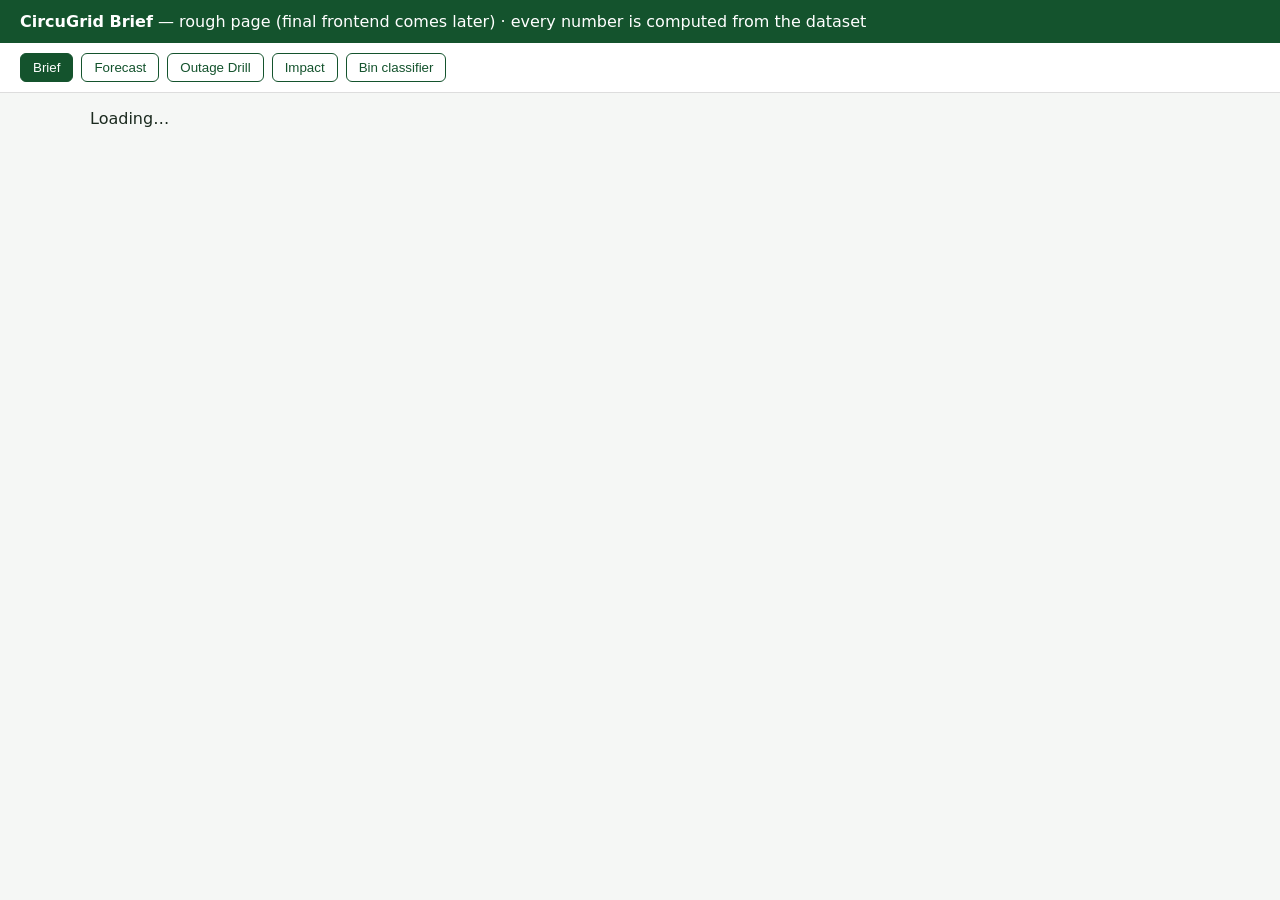
==== web/index.html @ c34e798f "build: classifier, impact, incentive, FastAPI backend and rough HTML frontend Co-Authored-By: Claude" ====
<!doctype html>
<html lang="en"><head><meta charset="utf-8"><title>CircuGrid Brief (rough)</title>
<meta name="viewport" content="width=device-width,initial-scale=1">
<style>
body{font-family:system-ui,sans-serif;margin:0;background:#f5f7f5;color:#1b2a1f}
header{background:#14532d;color:#fff;padding:12px 20px}
nav{display:flex;gap:8px;padding:10px 20px;background:#fff;border-bottom:1px solid #ddd;flex-wrap:wrap}
nav button{padding:6px 12px;border:1px solid #14532d;background:#fff;color:#14532d;border-radius:6px;cursor:pointer}
nav button.on{background:#14532d;color:#fff}
main{padding:16px 20px;max-width:1100px;margin:auto}
section{display:none}section.on{display:block}
.card{background:#fff;border:1px solid #ddd;border-radius:8px;padding:12px;margin:10px 0}
.card h3{margin:0 0 6px;font-size:16px}.tag{font-size:12px;padding:2px 6px;border-radius:4px;background:#e5e7eb}
.tag.high{background:#bbf7d0}.tag.medium{background:#fef08a}.tag.low,.tag.none{background:#fecaca}
table{border-collapse:collapse;width:100%;background:#fff}td,th{border:1px solid #ddd;padding:4px 8px;text-align:right;font-size:13px}
th:first-child,td:first-child{text-align:left}
.kpi{display:flex;gap:12px;flex-wrap:wrap}.kpi div{background:#fff;border:1px solid #ddd;border-radius:8px;padding:10px 14px;min-width:150px}
.kpi b{font-size:22px;display:block}small{color:#555}canvas{background:#fff;border:1px solid #ddd;width:100%;max-width:900px}
.warn{background:#fff7ed;border:1px solid #fdba74;padding:8px;border-radius:6px;font-size:13px}
</style></head><body>
<header><b>CircuGrid Brief</b> — rough page (final frontend comes later) · every number is computed from the dataset</header>
<nav id="nav"></nav>
<main>
<section id="brief"><div id="briefBody">Loading…</div></section>
<section id="forecast"><div id="fcBody">Loading…</div></section>
<section id="drill">
  <div class="card">Building <select id="dB"></select> Start <input id="dS" value="2026-10-08 10:00"> Hours <input id="dH" type="number" value="6" style="width:50px">
  <button id="dGo">Take offline</button> <button id="dRe" disabled>Reconnect &amp; reconcile</button></div>
  <canvas id="dC" width="900" height="260"></canvas><div id="dBody"></div>
</section>
<section id="impact"><div id="imBody">Loading…</div></section>
<section id="bin"><div id="binBody">Loading…</div></section>
</main>
<script>
const $=id=>document.getElementById(id), f=(n,d=0)=>n==null?'–':Number(n).toLocaleString(undefined,{maximumFractionDigits:d});
const tabs=[['brief','Brief'],['forecast','Forecast'],['drill','Outage Drill'],['impact','Impact'],['bin','Bin classifier']];
tabs.forEach(([k,t],i)=>{const b=document.createElement('button');b.textContent=t;b.onclick=()=>show(k);b.id='b_'+k;$('nav').append(b)});
function show(k){tabs.forEach(([x])=>{$(x).classList.toggle('on',x===k);$('b_'+x).classList.toggle('on',x===k)})}
const j=(u,o)=>fetch(u,o).then(r=>r.json());
function line(c,series,colors,labels){const x=c.getContext('2d');x.clearRect(0,0,c.width,c.height);
 const all=series.flat().filter(v=>v!=null);const mx=Math.max(...all),mn=Math.min(...all),n=series[0].length,W=c.width-50,H=c.height-30;
 x.strokeStyle='#999';x.strokeRect(40,5,W,H);x.fillStyle='#333';x.fillText(f(mx),2,15);x.fillText(f(mn),2,H);
 series.forEach((s,i)=>{x.strokeStyle=colors[i];x.beginPath();s.forEach((v,k)=>{if(v==null)return;const px=40+W*k/(n-1||1),py=5+H*(1-(v-mn)/((mx-mn)||1));k?x.lineTo(px,py):x.moveTo(px,py)});x.stroke();x.fillStyle=colors[i];x.fillText(labels[i],50+i*140,c.height-5)})}
j('/api/brief').then(r=>{if(r.error)return $('briefBody').textContent=r.error;
 $('briefBody').innerHTML=`<p>Attributed episodes: <b>${r.attribution_counts.attributed}</b> · unexplained: <b>${r.attribution_counts.unexplained}</b></p>`+r.cards.map(c=>`<div class="card"><h3>${c.title}</h3>
 <span class="tag ${c.confidence}">${c.confidence} confidence</span> <span class="tag">${c.cause}</span> <small>${c.date_range[0]} → ${c.date_range[1]}</small>
 <p><small>Evidence: ${c.evidence}</small></p><p><b>Action:</b> ${c.action}</p>
 <small>${c.kwh!=null?f(c.kwh)+' kWh · Rs '+f(c.rs)+' · '+f(c.co2_kg)+' kg CO2 ':''}${c.kg!=null?f(c.kg)+' kg ':''}${c.litres!=null?f(c.litres)+' L':''}</small></div>`).join('')});
j('/api/forecast').then(r=>{if(r.error)return $('fcBody').textContent=r.error;const m=r.metrics;
 const rows={};m.filter(x=>x.window==='all_test').forEach(x=>{(rows[x.building_id+' '+x.horizon_h+'h']??={})[x.model]=x.wape});
 const s=r.b07_19sep;
 $('fcBody').innerHTML=`<p class="warn">Honest read: ridge vs naive baselines, split by time (train before 2026-09-18). Fit time ridge ${r.fit_time_s.ridge}s vs boosting ${r.fit_time_s.hgb}s.</p>
 <h3>B07 alumni meet, 19 Sep (6 h ahead)</h3><canvas id="fcC" width="900" height="260"></canvas>
 <p><small>${m.filter(x=>x.window==='alumni_19sep'&&x.building_id==='B07'&&x.horizon_h===6).map(x=>x.model+' WAPE '+x.wape).join(' · ')}</small></p>
 <h3>WAPE per building (all test days, lower is better)</h3><table><tr><th>building</th><th>ridge</th><th>last week</th><th>yesterday</th></tr>`+
 Object.entries(rows).map(([k,v])=>`<tr><td>${k}</td><td>${v.ridge}</td><td>${v.naive_same_hour_last_week}</td><td>${v.naive_same_hour_yesterday}</td></tr>`).join('')+'</table>';
 line($('fcC'),[s.actual,s.forecast,s.naive_week,s.naive_day],['#111','#16a34a','#dc2626','#2563eb'],['actual','ridge','naive week','naive yesterday'])});
['B01','B02','B03','B04','B05','B06','B07','B08'].forEach(b=>{const o=document.createElement('option');o.value=o.textContent=b;if(b==='B04')o.selected=true;$('dB').append(o)});
let last;$('dGo').onclick=async()=>{$('dBody').textContent='Running…';
 const r=await j('/api/drill',{method:'POST',headers:{'Content-Type':'application/json'},body:JSON.stringify({building_id:$('dB').value,start:$('dS').value,hours:+$('dH').value})});
 if(r.detail){$('dBody').textContent=r.detail;return}last=r;
 line($('dC'),[r.hidden.map(h=>h.estimate)],['#d97706'],['OFFLINE: estimated']);$('dBody').innerHTML='<p>Building is offline; showing estimates.</p>';$('dRe').disabled=false};
$('dRe').onclick=()=>{const r=last;line($('dC'),[r.hidden.map(h=>h.actual),r.hidden.map(h=>h.estimate)],['#111','#d97706'],['actual (replayed)','estimate']);
 const e=r.errors,b=r.benchmark.mean_errors;const nm={profile_scaled_visible:'Headline: profile scaled to visible hours',flat_visible_mean:'Flat visible mean',same_hours_last_week:'Same hours last week',unscaled_profile:'Unscaled day-type profile',best_case_daily_total:'Best case once daily summary arrives'};
 $('dBody').innerHTML=`<table><tr><th>method</th><th>MAE kWh (this window)</th><th>MAPE</th><th>MAE avg ${r.benchmark.n_windows} test days</th></tr>`+Object.keys(nm).map(k=>`<tr><td>${nm[k]}</td><td>${e[k].mae}</td><td>${(e[k].mape*100).toFixed(1)}%</td><td>${b[k].mae}</td></tr>`).join('')+'</table>'};
j('/api/impact').then(r=>{if(r.error)return $('imBody').textContent=r.error;const b=r.baseline;
 $('imBody').innerHTML=`<div class="kpi"><div><b>${f(b.electricity_kwh)}</b>kWh in ${b.days} days</div><div><b>${f(b.co2_t,1)} t</b>CO2 (0.70 kg/kWh)</div><div><b>Rs ${f(b.cost_rs)}</b>at Rs 8/kWh</div><div><b>${b.solar_share_pct}%</b>solar share</div><div><b>${f(b.composted_kg)} kg</b>composted</div><div><b>${f(b.landfill_kg)} kg</b>landfill</div></div>
 <p><small>${b.note}</small></p><h3>Attributed events (avoidable if caught)</h3>`+r.events.map(e=>`<div class="card"><h3>${e.title}</h3><small>${e.evidence}<br>${e.kwh!=null?f(e.kwh)+' kWh · Rs '+f(e.rs)+' · '+f(e.co2_kg)+' kg CO2 ':''}${e.kg!=null?f(e.kg)+' kg':''}</small></div>`).join('')+
 `<p class="warn">Scenario, not a measured outcome. Assumptions: ${JSON.stringify(r.assumptions)}. ${r.excluded}</p><h3>Incentive baseline</h3><div id="inc"></div>`;
 j('/api/incentive').then(i=>{$('inc').innerHTML='<p class="warn">No behaviour change measured: saved kWh vs each building\'s own baseline, per occupant.</p><table><tr><th>building</th><th>saved kWh</th><th>avg occupancy</th><th>per occupant</th></tr>'+i.map(x=>`<tr><td>${x.building_id}</td><td>${x.saved_kwh_vs_own_baseline}</td><td>${x.avg_occupancy}</td><td>${x.saved_per_occupant}</td></tr>`).join('')+'</table>'})});
j('/api/classifier').then(r=>{if(r.error)return $('binBody').textContent=r.error;
 $('binBody').innerHTML=`<div class="kpi"><div><b>${(r.accuracy*100).toFixed(1)}%</b>hold-out accuracy</div><div><b>${r.latency_ms.p50} ms</b>per event (p50)</div><div><b>${r.latency_ms.p95} ms</b>p95</div></div><p><small>${r.evaluated_on}</small></p>
 <table><tr><th>class</th><th>precision</th><th>recall</th><th>n</th></tr>`+Object.entries(r.per_class).map(([k,v])=>`<tr><td>${k}</td><td>${v.precision}</td><td>${v.recall}</td><td>${v.support}</td></tr>`).join('')+`</table>
 <h3>Routing of ${r.n_test_predicted} unlabelled test events</h3><p>${Object.entries(r.routing.test_counts).map(([k,v])=>k+': '+v).join(' · ')}<br>Food-organic in composter buildings (${r.routing.compost_eligible_buildings.join(', ')}): <b>${r.routing.food_organic_events_in_composter_buildings}</b> → compost; without composter: <b>${r.routing.food_organic_events_without_composter}</b> → flag.</p>`});
show('brief');
</script></body></html>
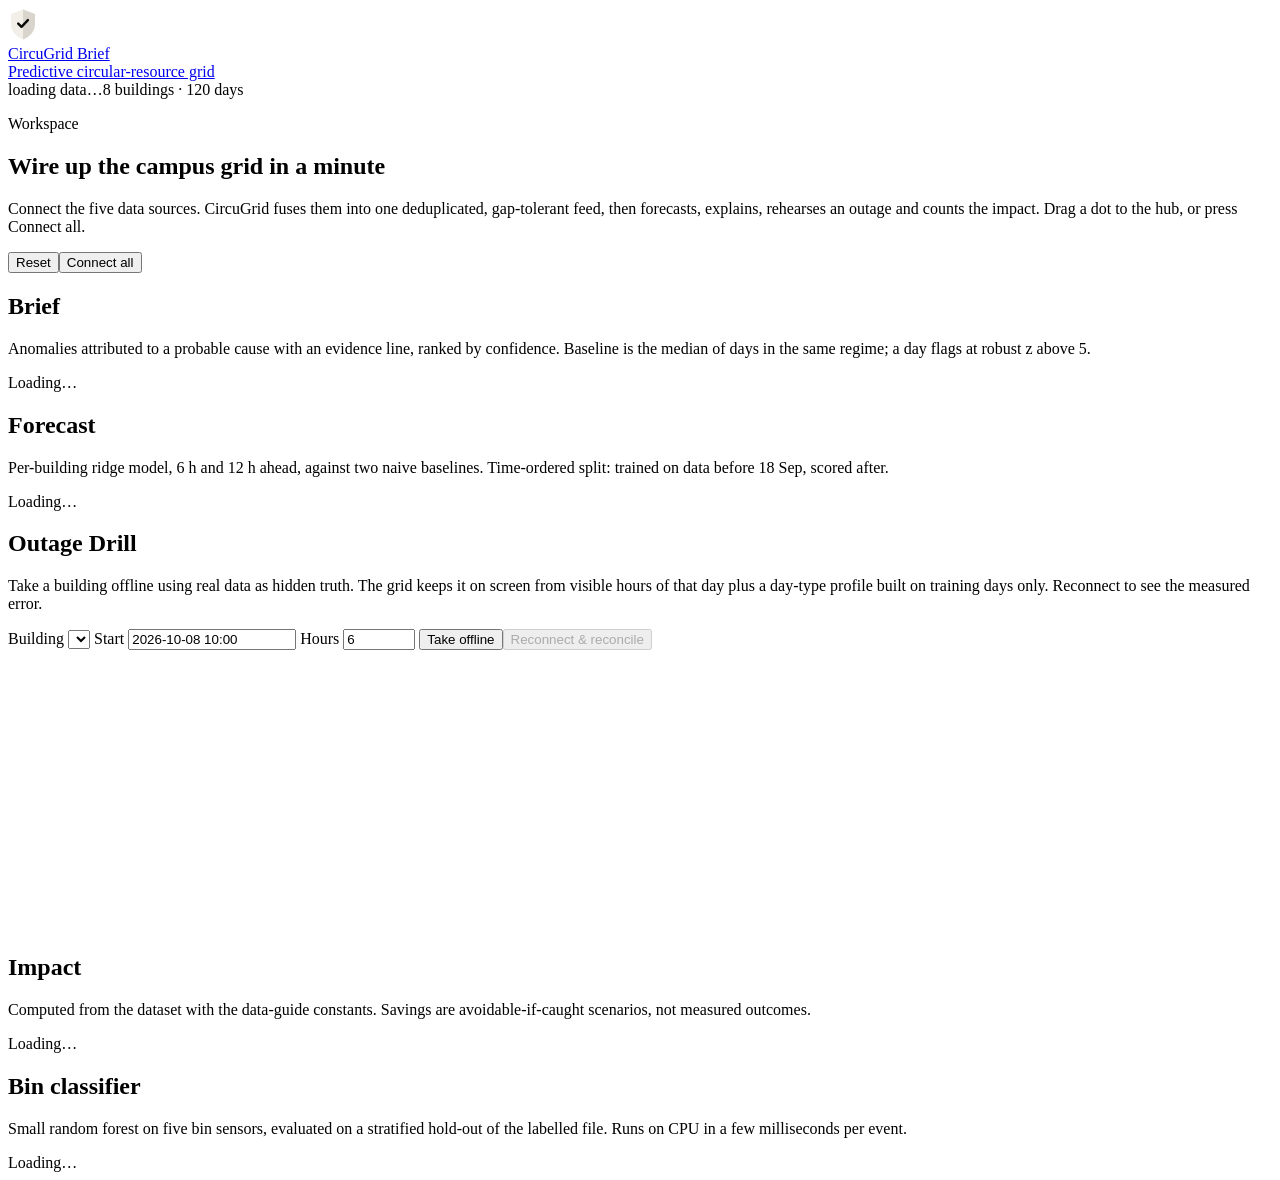
==== commit 981ba726: "frontend: DigiVault-style dark UI with wired-card graph, all views on the real API Co-Authored-By: C" ====
--- a/web/index.html
+++ b/web/index.html
@@ -1,76 +1,42 @@
 <!doctype html>
-<html lang="en"><head><meta charset="utf-8"><title>CircuGrid Brief (rough)</title>
-<meta name="viewport" content="width=device-width,initial-scale=1">
-<style>
-body{font-family:system-ui,sans-serif;margin:0;background:#f5f7f5;color:#1b2a1f}
-header{background:#14532d;color:#fff;padding:12px 20px}
-nav{display:flex;gap:8px;padding:10px 20px;background:#fff;border-bottom:1px solid #ddd;flex-wrap:wrap}
-nav button{padding:6px 12px;border:1px solid #14532d;background:#fff;color:#14532d;border-radius:6px;cursor:pointer}
-nav button.on{background:#14532d;color:#fff}
-main{padding:16px 20px;max-width:1100px;margin:auto}
-section{display:none}section.on{display:block}
-.card{background:#fff;border:1px solid #ddd;border-radius:8px;padding:12px;margin:10px 0}
-.card h3{margin:0 0 6px;font-size:16px}.tag{font-size:12px;padding:2px 6px;border-radius:4px;background:#e5e7eb}
-.tag.high{background:#bbf7d0}.tag.medium{background:#fef08a}.tag.low,.tag.none{background:#fecaca}
-table{border-collapse:collapse;width:100%;background:#fff}td,th{border:1px solid #ddd;padding:4px 8px;text-align:right;font-size:13px}
-th:first-child,td:first-child{text-align:left}
-.kpi{display:flex;gap:12px;flex-wrap:wrap}.kpi div{background:#fff;border:1px solid #ddd;border-radius:8px;padding:10px 14px;min-width:150px}
-.kpi b{font-size:22px;display:block}small{color:#555}canvas{background:#fff;border:1px solid #ddd;width:100%;max-width:900px}
-.warn{background:#fff7ed;border:1px solid #fdba74;padding:8px;border-radius:6px;font-size:13px}
-</style></head><body>
-<header><b>CircuGrid Brief</b> — rough page (final frontend comes later) · every number is computed from the dataset</header>
-<nav id="nav"></nav>
-<main>
-<section id="brief"><div id="briefBody">Loading…</div></section>
-<section id="forecast"><div id="fcBody">Loading…</div></section>
-<section id="drill">
-  <div class="card">Building <select id="dB"></select> Start <input id="dS" value="2026-10-08 10:00"> Hours <input id="dH" type="number" value="6" style="width:50px">
-  <button id="dGo">Take offline</button> <button id="dRe" disabled>Reconnect &amp; reconcile</button></div>
-  <canvas id="dC" width="900" height="260"></canvas><div id="dBody"></div>
-</section>
-<section id="impact"><div id="imBody">Loading…</div></section>
-<section id="bin"><div id="binBody">Loading…</div></section>
-</main>
-<script>
-const $=id=>document.getElementById(id), f=(n,d=0)=>n==null?'–':Number(n).toLocaleString(undefined,{maximumFractionDigits:d});
-const tabs=[['brief','Brief'],['forecast','Forecast'],['drill','Outage Drill'],['impact','Impact'],['bin','Bin classifier']];
-tabs.forEach(([k,t],i)=>{const b=document.createElement('button');b.textContent=t;b.onclick=()=>show(k);b.id='b_'+k;$('nav').append(b)});
-function show(k){tabs.forEach(([x])=>{$(x).classList.toggle('on',x===k);$('b_'+x).classList.toggle('on',x===k)})}
-const j=(u,o)=>fetch(u,o).then(r=>r.json());
-function line(c,series,colors,labels){const x=c.getContext('2d');x.clearRect(0,0,c.width,c.height);
- const all=series.flat().filter(v=>v!=null);const mx=Math.max(...all),mn=Math.min(...all),n=series[0].length,W=c.width-50,H=c.height-30;
- x.strokeStyle='#999';x.strokeRect(40,5,W,H);x.fillStyle='#333';x.fillText(f(mx),2,15);x.fillText(f(mn),2,H);
- series.forEach((s,i)=>{x.strokeStyle=colors[i];x.beginPath();s.forEach((v,k)=>{if(v==null)return;const px=40+W*k/(n-1||1),py=5+H*(1-(v-mn)/((mx-mn)||1));k?x.lineTo(px,py):x.moveTo(px,py)});x.stroke();x.fillStyle=colors[i];x.fillText(labels[i],50+i*140,c.height-5)})}
-j('/api/brief').then(r=>{if(r.error)return $('briefBody').textContent=r.error;
- $('briefBody').innerHTML=`<p>Attributed episodes: <b>${r.attribution_counts.attributed}</b> · unexplained: <b>${r.attribution_counts.unexplained}</b></p>`+r.cards.map(c=>`<div class="card"><h3>${c.title}</h3>
- <span class="tag ${c.confidence}">${c.confidence} confidence</span> <span class="tag">${c.cause}</span> <small>${c.date_range[0]} → ${c.date_range[1]}</small>
- <p><small>Evidence: ${c.evidence}</small></p><p><b>Action:</b> ${c.action}</p>
- <small>${c.kwh!=null?f(c.kwh)+' kWh · Rs '+f(c.rs)+' · '+f(c.co2_kg)+' kg CO2 ':''}${c.kg!=null?f(c.kg)+' kg ':''}${c.litres!=null?f(c.litres)+' L':''}</small></div>`).join('')});
-j('/api/forecast').then(r=>{if(r.error)return $('fcBody').textContent=r.error;const m=r.metrics;
- const rows={};m.filter(x=>x.window==='all_test').forEach(x=>{(rows[x.building_id+' '+x.horizon_h+'h']??={})[x.model]=x.wape});
- const s=r.b07_19sep;
- $('fcBody').innerHTML=`<p class="warn">Honest read: ridge vs naive baselines, split by time (train before 2026-09-18). Fit time ridge ${r.fit_time_s.ridge}s vs boosting ${r.fit_time_s.hgb}s.</p>
- <h3>B07 alumni meet, 19 Sep (6 h ahead)</h3><canvas id="fcC" width="900" height="260"></canvas>
- <p><small>${m.filter(x=>x.window==='alumni_19sep'&&x.building_id==='B07'&&x.horizon_h===6).map(x=>x.model+' WAPE '+x.wape).join(' · ')}</small></p>
- <h3>WAPE per building (all test days, lower is better)</h3><table><tr><th>building</th><th>ridge</th><th>last week</th><th>yesterday</th></tr>`+
- Object.entries(rows).map(([k,v])=>`<tr><td>${k}</td><td>${v.ridge}</td><td>${v.naive_same_hour_last_week}</td><td>${v.naive_same_hour_yesterday}</td></tr>`).join('')+'</table>';
- line($('fcC'),[s.actual,s.forecast,s.naive_week,s.naive_day],['#111','#16a34a','#dc2626','#2563eb'],['actual','ridge','naive week','naive yesterday'])});
-['B01','B02','B03','B04','B05','B06','B07','B08'].forEach(b=>{const o=document.createElement('option');o.value=o.textContent=b;if(b==='B04')o.selected=true;$('dB').append(o)});
-let last;$('dGo').onclick=async()=>{$('dBody').textContent='Running…';
- const r=await j('/api/drill',{method:'POST',headers:{'Content-Type':'application/json'},body:JSON.stringify({building_id:$('dB').value,start:$('dS').value,hours:+$('dH').value})});
- if(r.detail){$('dBody').textContent=r.detail;return}last=r;
- line($('dC'),[r.hidden.map(h=>h.estimate)],['#d97706'],['OFFLINE: estimated']);$('dBody').innerHTML='<p>Building is offline; showing estimates.</p>';$('dRe').disabled=false};
-$('dRe').onclick=()=>{const r=last;line($('dC'),[r.hidden.map(h=>h.actual),r.hidden.map(h=>h.estimate)],['#111','#d97706'],['actual (replayed)','estimate']);
- const e=r.errors,b=r.benchmark.mean_errors;const nm={profile_scaled_visible:'Headline: profile scaled to visible hours',flat_visible_mean:'Flat visible mean',same_hours_last_week:'Same hours last week',unscaled_profile:'Unscaled day-type profile',best_case_daily_total:'Best case once daily summary arrives'};
- $('dBody').innerHTML=`<table><tr><th>method</th><th>MAE kWh (this window)</th><th>MAPE</th><th>MAE avg ${r.benchmark.n_windows} test days</th></tr>`+Object.keys(nm).map(k=>`<tr><td>${nm[k]}</td><td>${e[k].mae}</td><td>${(e[k].mape*100).toFixed(1)}%</td><td>${b[k].mae}</td></tr>`).join('')+'</table>'};
-j('/api/impact').then(r=>{if(r.error)return $('imBody').textContent=r.error;const b=r.baseline;
- $('imBody').innerHTML=`<div class="kpi"><div><b>${f(b.electricity_kwh)}</b>kWh in ${b.days} days</div><div><b>${f(b.co2_t,1)} t</b>CO2 (0.70 kg/kWh)</div><div><b>Rs ${f(b.cost_rs)}</b>at Rs 8/kWh</div><div><b>${b.solar_share_pct}%</b>solar share</div><div><b>${f(b.composted_kg)} kg</b>composted</div><div><b>${f(b.landfill_kg)} kg</b>landfill</div></div>
- <p><small>${b.note}</small></p><h3>Attributed events (avoidable if caught)</h3>`+r.events.map(e=>`<div class="card"><h3>${e.title}</h3><small>${e.evidence}<br>${e.kwh!=null?f(e.kwh)+' kWh · Rs '+f(e.rs)+' · '+f(e.co2_kg)+' kg CO2 ':''}${e.kg!=null?f(e.kg)+' kg':''}</small></div>`).join('')+
- `<p class="warn">Scenario, not a measured outcome. Assumptions: ${JSON.stringify(r.assumptions)}. ${r.excluded}</p><h3>Incentive baseline</h3><div id="inc"></div>`;
- j('/api/incentive').then(i=>{$('inc').innerHTML='<p class="warn">No behaviour change measured: saved kWh vs each building\'s own baseline, per occupant.</p><table><tr><th>building</th><th>saved kWh</th><th>avg occupancy</th><th>per occupant</th></tr>'+i.map(x=>`<tr><td>${x.building_id}</td><td>${x.saved_kwh_vs_own_baseline}</td><td>${x.avg_occupancy}</td><td>${x.saved_per_occupant}</td></tr>`).join('')+'</table>'})});
-j('/api/classifier').then(r=>{if(r.error)return $('binBody').textContent=r.error;
- $('binBody').innerHTML=`<div class="kpi"><div><b>${(r.accuracy*100).toFixed(1)}%</b>hold-out accuracy</div><div><b>${r.latency_ms.p50} ms</b>per event (p50)</div><div><b>${r.latency_ms.p95} ms</b>p95</div></div><p><small>${r.evaluated_on}</small></p>
- <table><tr><th>class</th><th>precision</th><th>recall</th><th>n</th></tr>`+Object.entries(r.per_class).map(([k,v])=>`<tr><td>${k}</td><td>${v.precision}</td><td>${v.recall}</td><td>${v.support}</td></tr>`).join('')+`</table>
- <h3>Routing of ${r.n_test_predicted} unlabelled test events</h3><p>${Object.entries(r.routing.test_counts).map(([k,v])=>k+': '+v).join(' · ')}<br>Food-organic in composter buildings (${r.routing.compost_eligible_buildings.join(', ')}): <b>${r.routing.food_organic_events_in_composter_buildings}</b> → compost; without composter: <b>${r.routing.food_organic_events_without_composter}</b> → flag.</p>`});
-show('brief');
-</script></body></html>
+<html lang="en"><head><meta charset="utf-8"><title>CircuGrid Brief</title>
+<meta name="viewport" content="width=device-width,initial-scale=1"><meta name="theme-color" content="#0a0a0a">
+<link rel="preconnect" href="https://fonts.googleapis.com"><link href="https://fonts.googleapis.com/css2?family=Inter:wght@400;500;600;700&display=swap" rel="stylesheet">
+<link rel="stylesheet" href="/static/style.css"></head>
+<body>
+<header class="ws-header">
+  <a class="ws-brand" href="/"><svg width="30" height="33" viewBox="0 0 30 33" fill="none" aria-hidden="true"><path d="M15 1.5 27 6v9.3c0 8.3-5.1 13.6-12 16.2C8.1 28.9 3 23.6 3 15.3V6L15 1.5Z" fill="#f2efe9"/><path d="M15 1.5 27 6v9.3c0 8.3-5.1 13.6-12 16.2V1.5Z" fill="#d9d5cc"/><path d="m10.2 15.6 3.3 3.3 6.4-6.8" stroke="#0a0a0a" stroke-width="2.4" stroke-linecap="round" stroke-linejoin="round"/></svg>
+  <div><div class="ws-brand-name">CircuGrid Brief</div><div class="ws-brand-sub">Predictive circular-resource grid</div></div></a>
+  <div class="ws-user"><span class="ws-chip" id="statChip">loading data…</span><span class="ws-chip ws-chip-blue">8 buildings · 120 days</span></div>
+</header>
+<div class="ws-body">
+  <aside class="ws-side"><p class="ws-side-label">Workspace</p><nav class="ws-nav" id="nav"></nav></aside>
+  <main class="ws-main">
+    <section class="view" id="v-grid">
+      <div class="lp-g-section">
+        <div class="lp-g-intro"><div><h2 class="lp-h2">Wire up the campus grid in a minute</h2>
+          <p class="lp-sub">Connect the five data sources. CircuGrid fuses them into one deduplicated, gap-tolerant feed, then forecasts, explains, rehearses an outage and counts the impact. Drag a dot to the hub, or press Connect all.</p></div>
+          <div class="lp-g-controls"><button class="lp-btn lp-btn-ghost lp-btn-sm" id="gReset">Reset</button><button class="lp-btn lp-btn-outline lp-btn-sm" id="gAll">Connect all</button></div></div>
+        <div class="lp-g-mobile" id="gMobile" style="margin-top:20px"></div>
+        <div class="lp-g-desk"><div class="lp-g-bg"><div class="lp-g-bg-grid" id="gGrid"></div></div>
+          <div class="lp-g-stage" id="gStage"><div class="lp-g-canvas" id="gCanvas"></div></div></div>
+        <p class="lp-sr" aria-live="polite" id="gLive"></p>
+      </div>
+    </section>
+
+    <section class="view" id="v-brief"><h1 class="ws-h1">Brief</h1><p class="ws-lead">Anomalies attributed to a probable cause with an evidence line, ranked by confidence. Baseline is the median of days in the same regime; a day flags at robust z above 5.</p><div id="briefBody" class="empty">Loading…</div></section>
+
+    <section class="view" id="v-forecast"><h1 class="ws-h1">Forecast</h1><p class="ws-lead">Per-building ridge model, 6 h and 12 h ahead, against two naive baselines. Time-ordered split: trained on data before 18 Sep, scored after.</p><div id="fcBody" class="empty">Loading…</div></section>
+
+    <section class="view" id="v-drill"><h1 class="ws-h1">Outage Drill</h1><p class="ws-lead">Take a building offline using real data as hidden truth. The grid keeps it on screen from visible hours of that day plus a day-type profile built on training days only. Reconnect to see the measured error.</p>
+      <div class="row">Building <select id="dB"></select> Start <input id="dS" value="2026-10-08 10:00" style="width:160px"> Hours <input id="dH" type="number" value="6" min="1" max="12" style="width:64px">
+        <button class="lp-btn lp-btn-outline lp-btn-sm" id="dGo">Take offline</button><button class="lp-btn lp-btn-light lp-btn-sm" id="dRe" disabled>Reconnect &amp; reconcile</button></div>
+      <canvas class="chart" id="dC" width="960" height="280"></canvas><div class="legend" id="dLeg"></div><div id="dBody"></div></section>
+
+    <section class="view" id="v-impact"><h1 class="ws-h1">Impact</h1><p class="ws-lead">Computed from the dataset with the data-guide constants. Savings are avoidable-if-caught scenarios, not measured outcomes.</p><div id="imBody" class="empty">Loading…</div></section>
+
+    <section class="view" id="v-bin"><h1 class="ws-h1">Bin classifier</h1><p class="ws-lead">Small random forest on five bin sensors, evaluated on a stratified hold-out of the labelled file. Runs on CPU in a few milliseconds per event.</p><div id="binBody" class="empty">Loading…</div></section>
+  </main>
+</div>
+<script src="/static/app.js"></script>
+</body></html>
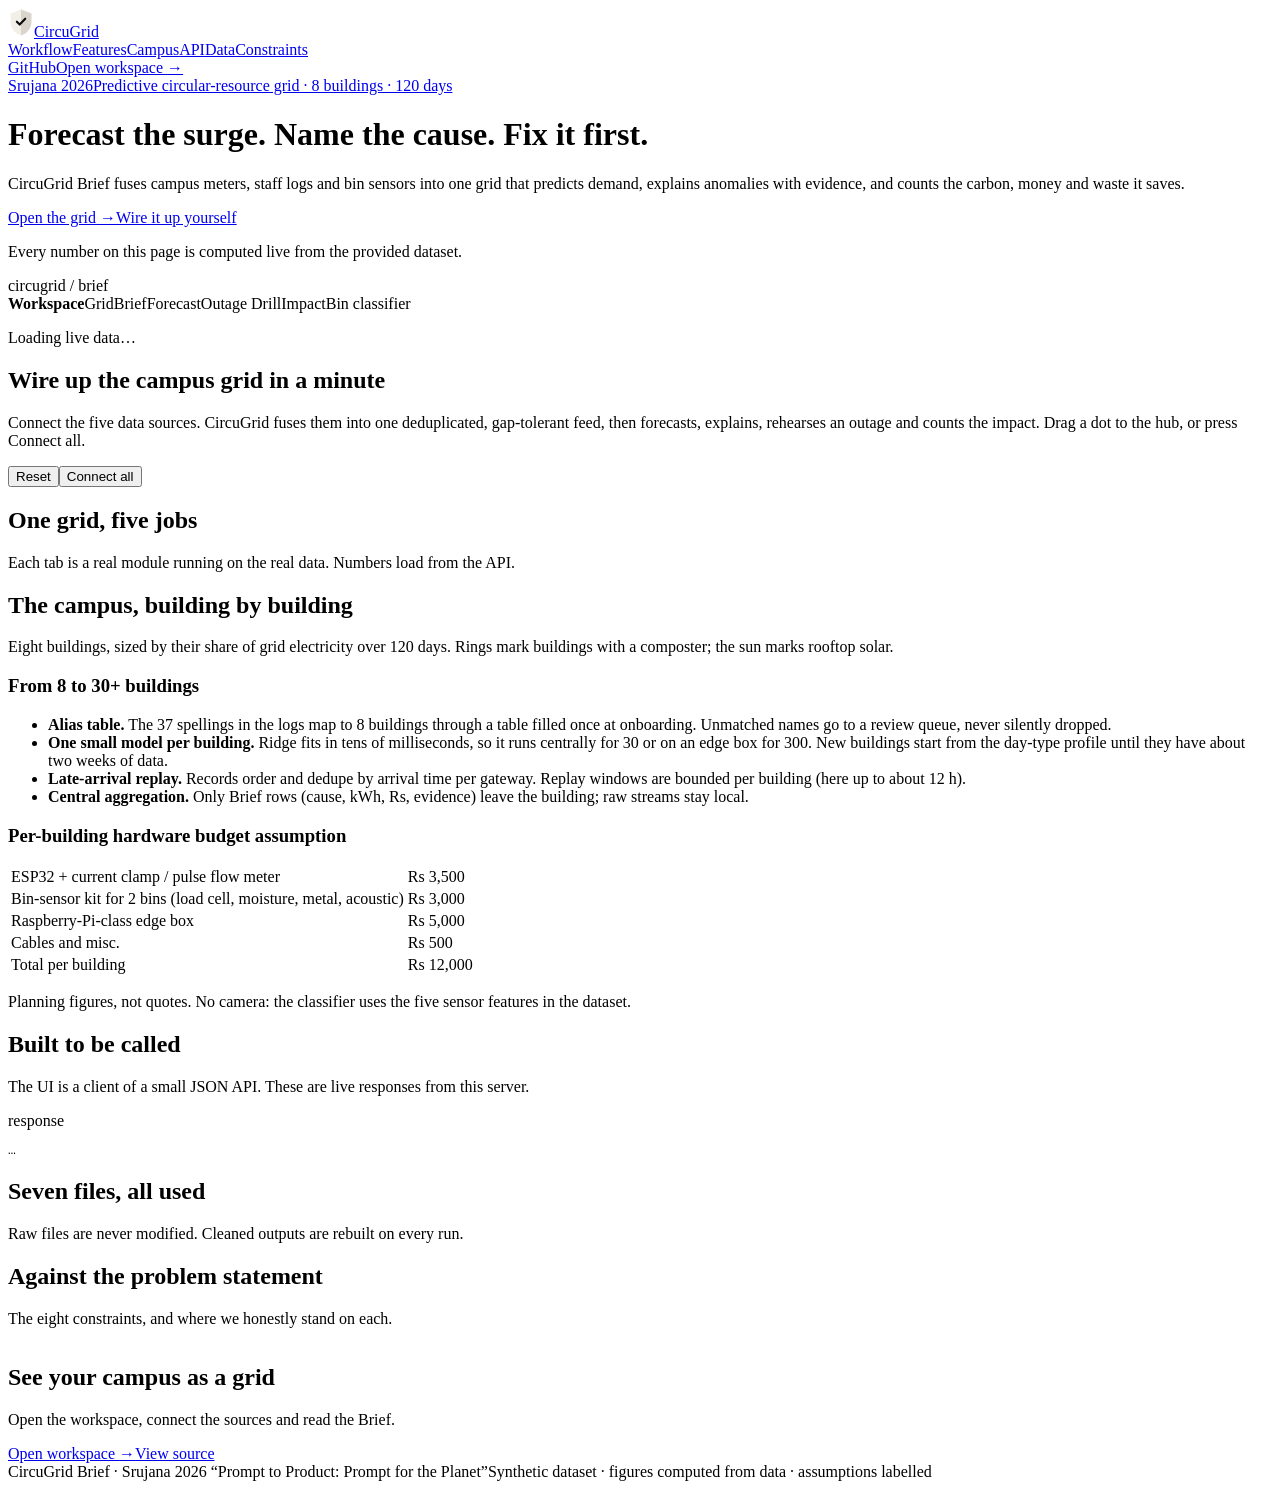
==== commit 62230238: "landing page in Aceternity-inference style with shared wired graph; workspace moved to /app; /api/bu" ====
--- a/web/index.html
+++ b/web/index.html
@@ -1,42 +1,79 @@
 <!doctype html>
-<html lang="en"><head><meta charset="utf-8"><title>CircuGrid Brief</title>
+<html lang="en"><head><meta charset="utf-8"><title>CircuGrid Brief — Predictive Circular-Resource Grid</title>
+<meta name="description" content="CircuGrid Brief fuses campus meters, logs and bin sensors into one grid that forecasts demand, explains anomalies and counts the impact.">
 <meta name="viewport" content="width=device-width,initial-scale=1"><meta name="theme-color" content="#0a0a0a">
 <link rel="preconnect" href="https://fonts.googleapis.com"><link href="https://fonts.googleapis.com/css2?family=Inter:wght@400;500;600;700&display=swap" rel="stylesheet">
-<link rel="stylesheet" href="/static/style.css"></head>
-<body>
-<header class="ws-header">
-  <a class="ws-brand" href="/"><svg width="30" height="33" viewBox="0 0 30 33" fill="none" aria-hidden="true"><path d="M15 1.5 27 6v9.3c0 8.3-5.1 13.6-12 16.2C8.1 28.9 3 23.6 3 15.3V6L15 1.5Z" fill="#f2efe9"/><path d="M15 1.5 27 6v9.3c0 8.3-5.1 13.6-12 16.2V1.5Z" fill="#d9d5cc"/><path d="m10.2 15.6 3.3 3.3 6.4-6.8" stroke="#0a0a0a" stroke-width="2.4" stroke-linecap="round" stroke-linejoin="round"/></svg>
-  <div><div class="ws-brand-name">CircuGrid Brief</div><div class="ws-brand-sub">Predictive circular-resource grid</div></div></a>
-  <div class="ws-user"><span class="ws-chip" id="statChip">loading data…</span><span class="ws-chip ws-chip-blue">8 buildings · 120 days</span></div>
+<link rel="stylesheet" href="/static/style.css"><link rel="stylesheet" href="/static/landing.css"></head>
+<body class="lp">
+<nav class="lp-nav"><div class="lp-nav-in">
+  <a class="lp-brand" href="/"><svg width="26" height="29" viewBox="0 0 30 33" fill="none" aria-hidden="true"><path d="M15 1.5 27 6v9.3c0 8.3-5.1 13.6-12 16.2C8.1 28.9 3 23.6 3 15.3V6L15 1.5Z" fill="#f2efe9"/><path d="M15 1.5 27 6v9.3c0 8.3-5.1 13.6-12 16.2V1.5Z" fill="#d9d5cc"/><path d="m10.2 15.6 3.3 3.3 6.4-6.8" stroke="#0a0a0a" stroke-width="2.4" stroke-linecap="round" stroke-linejoin="round"/></svg>CircuGrid</a>
+  <div class="lp-links"><a href="#workflow">Workflow</a><a href="#features">Features</a><a href="#scale">Campus</a><a href="#developers">API</a><a href="#data">Data</a><a href="#constraints">Constraints</a></div>
+  <div class="lp-nav-cta"><a class="lp-navlink" href="https://github.com/HARDIKSINGH150206/p2p" target="_blank" rel="noopener">GitHub</a><a class="lp-btn lp-btn-light lp-btn-sm" href="/app">Open workspace <span class="lp-arrow">→</span></a></div>
+</div></nav>
+
+<header class="hero">
+  <div class="hero-bg" aria-hidden="true"><div class="hero-grid"></div><div class="hero-glow"></div><div class="hero-fade"></div></div>
+  <div class="hero-in">
+    <a class="pill" href="#constraints"><span class="pill-tag">Srujana 2026</span>Predictive circular-resource grid · 8 buildings · 120 days</a>
+    <h1 class="h1"><span>Forecast</span> <span>the</span> <span>surge.</span> <span>Name</span> <span>the</span> <span>cause.</span> <span>Fix</span> <span>it</span> <span>first.</span></h1>
+    <p class="hero-sub">CircuGrid Brief fuses campus meters, staff logs and bin sensors into one grid that predicts demand, explains anomalies with evidence, and counts the carbon, money and waste it saves.</p>
+    <div class="hero-cta"><a class="lp-btn lp-btn-light" href="/app">Open the grid <span class="lp-arrow">→</span></a><a class="lp-btn lp-btn-outline" href="#workflow">Wire it up yourself</a></div>
+    <p class="hero-note">Every number on this page is computed live from the provided dataset.</p>
+  </div>
+  <div class="tilt-wrap"><div class="tilt" id="tilt"><div class="win">
+    <div class="win-bar"><i></i><i></i><i></i><span>circugrid / brief</span></div>
+    <div class="win-body"><aside class="win-side"><b>Workspace</b><span class="on">Grid</span><span>Brief</span><span>Forecast</span><span>Outage Drill</span><span>Impact</span><span>Bin classifier</span></aside>
+      <div class="win-main" id="heroDash"><p class="empty">Loading live data…</p></div></div>
+  </div></div></div>
 </header>
-<div class="ws-body">
-  <aside class="ws-side"><p class="ws-side-label">Workspace</p><nav class="ws-nav" id="nav"></nav></aside>
-  <main class="ws-main">
-    <section class="view" id="v-grid">
-      <div class="lp-g-section">
-        <div class="lp-g-intro"><div><h2 class="lp-h2">Wire up the campus grid in a minute</h2>
-          <p class="lp-sub">Connect the five data sources. CircuGrid fuses them into one deduplicated, gap-tolerant feed, then forecasts, explains, rehearses an outage and counts the impact. Drag a dot to the hub, or press Connect all.</p></div>
-          <div class="lp-g-controls"><button class="lp-btn lp-btn-ghost lp-btn-sm" id="gReset">Reset</button><button class="lp-btn lp-btn-outline lp-btn-sm" id="gAll">Connect all</button></div></div>
-        <div class="lp-g-mobile" id="gMobile" style="margin-top:20px"></div>
-        <div class="lp-g-desk"><div class="lp-g-bg"><div class="lp-g-bg-grid" id="gGrid"></div></div>
-          <div class="lp-g-stage" id="gStage"><div class="lp-g-canvas" id="gCanvas"></div></div></div>
-        <p class="lp-sr" aria-live="polite" id="gLive"></p>
-      </div>
-    </section>
 
-    <section class="view" id="v-brief"><h1 class="ws-h1">Brief</h1><p class="ws-lead">Anomalies attributed to a probable cause with an evidence line, ranked by confidence. Baseline is the median of days in the same regime; a day flags at robust z above 5.</p><div id="briefBody" class="empty">Loading…</div></section>
+<section id="workflow" class="sec"><div class="wrap">
+  <div class="sec-head"><div><h2 class="h2">Wire up the campus grid in a minute</h2>
+    <p class="sub">Connect the five data sources. CircuGrid fuses them into one deduplicated, gap-tolerant feed, then forecasts, explains, rehearses an outage and counts the impact. Drag a dot to the hub, or press Connect all.</p></div>
+    <div class="lp-g-controls"><button class="lp-btn lp-btn-ghost lp-btn-sm" id="gReset">Reset</button><button class="lp-btn lp-btn-outline lp-btn-sm" id="gAll">Connect all</button></div></div>
+  <div class="lp-g-mobile" id="gMobile" style="margin-top:20px"></div>
+  <div class="lp-g-desk"><div class="lp-g-bg"><div class="lp-g-bg-grid" id="gGrid"></div></div><div class="lp-g-stage" id="gStage"><div class="lp-g-canvas" id="gCanvas"></div></div></div>
+  <p class="lp-sr" aria-live="polite" id="gLive"></p>
+</div></section>
 
-    <section class="view" id="v-forecast"><h1 class="ws-h1">Forecast</h1><p class="ws-lead">Per-building ridge model, 6 h and 12 h ahead, against two naive baselines. Time-ordered split: trained on data before 18 Sep, scored after.</p><div id="fcBody" class="empty">Loading…</div></section>
+<section id="features" class="sec"><div class="wrap">
+  <h2 class="h2">One grid, five jobs</h2><p class="sub">Each tab is a real module running on the real data. Numbers load from the API.</p>
+  <div class="tabs" id="featTabs" role="tablist"></div><div class="feat" id="featBody"></div>
+</div></section>
 
-    <section class="view" id="v-drill"><h1 class="ws-h1">Outage Drill</h1><p class="ws-lead">Take a building offline using real data as hidden truth. The grid keeps it on screen from visible hours of that day plus a day-type profile built on training days only. Reconnect to see the measured error.</p>
-      <div class="row">Building <select id="dB"></select> Start <input id="dS" value="2026-10-08 10:00" style="width:160px"> Hours <input id="dH" type="number" value="6" min="1" max="12" style="width:64px">
-        <button class="lp-btn lp-btn-outline lp-btn-sm" id="dGo">Take offline</button><button class="lp-btn lp-btn-light lp-btn-sm" id="dRe" disabled>Reconnect &amp; reconcile</button></div>
-      <canvas class="chart" id="dC" width="960" height="280"></canvas><div class="legend" id="dLeg"></div><div id="dBody"></div></section>
+<section id="scale" class="sec"><div class="wrap">
+  <h2 class="h2">The campus, building by building</h2><p class="sub">Eight buildings, sized by their share of grid electricity over 120 days. Rings mark buildings with a composter; the sun marks rooftop solar.</p>
+  <div class="map" id="map"><div class="map-dots" id="mapDots"></div><div class="map-tip" id="mapTip"></div></div>
+  <div class="scale-grid">
+    <div class="card"><h3>From 8 to 30+ buildings</h3><ul class="ul">
+      <li><b>Alias table.</b> The 37 spellings in the logs map to 8 buildings through a table filled once at onboarding. Unmatched names go to a review queue, never silently dropped.</li>
+      <li><b>One small model per building.</b> Ridge fits in tens of milliseconds, so it runs centrally for 30 or on an edge box for 300. New buildings start from the day-type profile until they have about two weeks of data.</li>
+      <li><b>Late-arrival replay.</b> Records order and dedupe by arrival time per gateway. Replay windows are bounded per building (here up to about 12 h).</li>
+      <li><b>Central aggregation.</b> Only Brief rows (cause, kWh, Rs, evidence) leave the building; raw streams stay local.</li></ul></div>
+    <div class="card"><h3>Per-building hardware budget <span class="tag">assumption</span></h3>
+      <table class="t"><tr><td>ESP32 + current clamp / pulse flow meter</td><td>Rs 3,500</td></tr><tr><td>Bin-sensor kit for 2 bins (load cell, moisture, metal, acoustic)</td><td>Rs 3,000</td></tr><tr><td>Raspberry-Pi-class edge box</td><td>Rs 5,000</td></tr><tr><td>Cables and misc.</td><td>Rs 500</td></tr><tr class="sum"><td>Total per building</td><td>Rs 12,000</td></tr></table>
+      <p class="fine">Planning figures, not quotes. No camera: the classifier uses the five sensor features in the dataset.</p></div>
+  </div>
+</div></section>
 
-    <section class="view" id="v-impact"><h1 class="ws-h1">Impact</h1><p class="ws-lead">Computed from the dataset with the data-guide constants. Savings are avoidable-if-caught scenarios, not measured outcomes.</p><div id="imBody" class="empty">Loading…</div></section>
+<section id="developers" class="sec"><div class="wrap">
+  <h2 class="h2">Built to be called</h2><p class="sub">The UI is a client of a small JSON API. These are live responses from this server.</p>
+  <div class="dev"><div class="code"><div class="code-bar" id="devTabs"></div><pre id="devReq"></pre></div><div class="code res"><div class="code-bar"><span id="devStatus">response</span></div><pre id="devRes">…</pre></div></div>
+</div></section>
 
-    <section class="view" id="v-bin"><h1 class="ws-h1">Bin classifier</h1><p class="ws-lead">Small random forest on five bin sensors, evaluated on a stratified hold-out of the labelled file. Runs on CPU in a few milliseconds per event.</p><div id="binBody" class="empty">Loading…</div></section>
-  </main>
-</div>
-<script src="/static/app.js"></script>
+<section id="data" class="sec"><div class="wrap">
+  <h2 class="h2">Seven files, all used</h2><p class="sub">Raw files are never modified. Cleaned outputs are rebuilt on every run.</p>
+  <div class="tabs" id="dataTabs"></div><div class="feat" id="dataBody"></div>
+</div></section>
+
+<section id="constraints" class="sec"><div class="wrap">
+  <h2 class="h2">Against the problem statement</h2><p class="sub">The eight constraints, and where we honestly stand on each.</p>
+  <div class="tbl-wrap"><table class="cmp" id="cmp"></table></div>
+</div></section>
+
+<section class="cta"><div class="cta-dots" aria-hidden="true"></div><div class="wrap cta-in"><h2 class="h2">See your campus as a grid</h2><p class="sub">Open the workspace, connect the sources and read the Brief.</p>
+  <div class="hero-cta" style="justify-content:flex-start"><a class="lp-btn lp-btn-light" href="/app">Open workspace <span class="lp-arrow">→</span></a><a class="lp-btn lp-btn-outline" href="https://github.com/HARDIKSINGH150206/p2p" target="_blank" rel="noopener">View source</a></div></div></section>
+
+<footer class="foot"><div class="wrap foot-in"><span>CircuGrid Brief · Srujana 2026 “Prompt to Product: Prompt for the Planet”</span><span class="lp-mono">Synthetic dataset · figures computed from data · assumptions labelled</span></div></footer>
+<script src="/static/common.js"></script><script src="/static/landing.js"></script>
 </body></html>
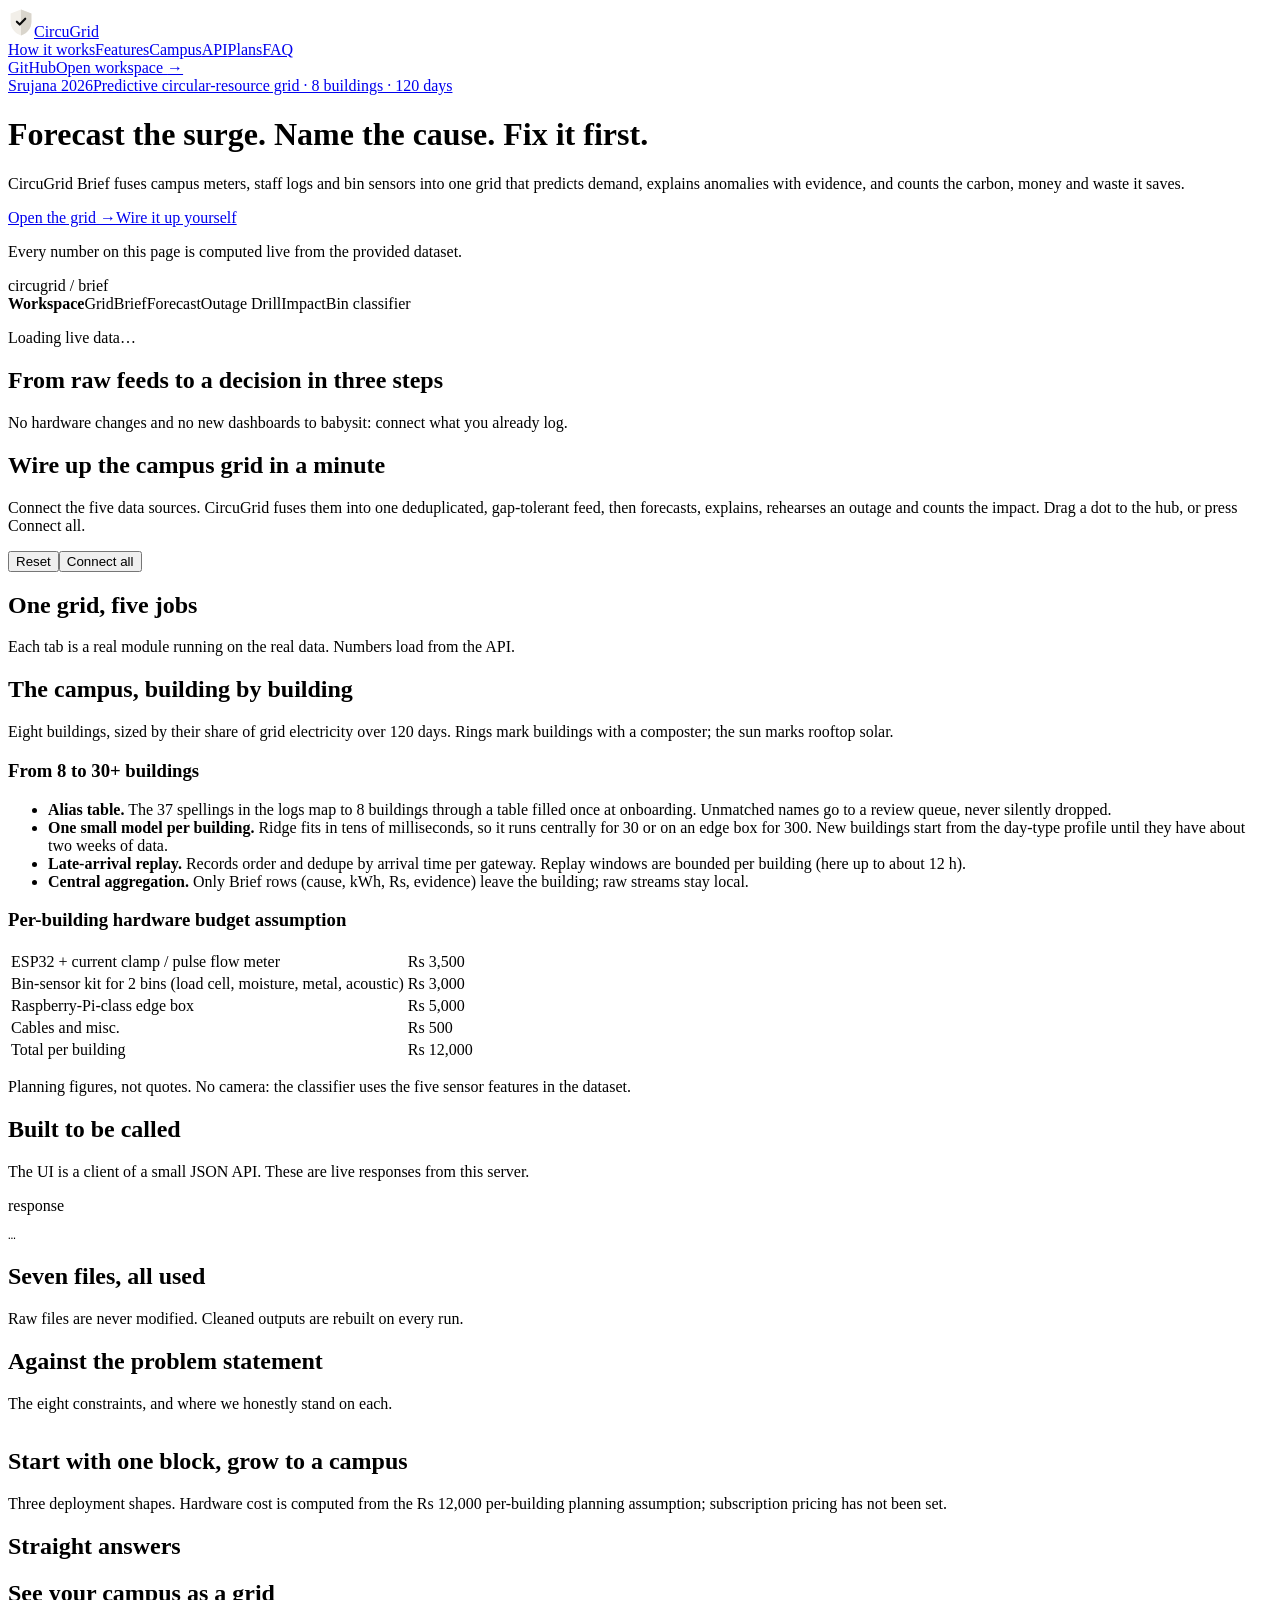
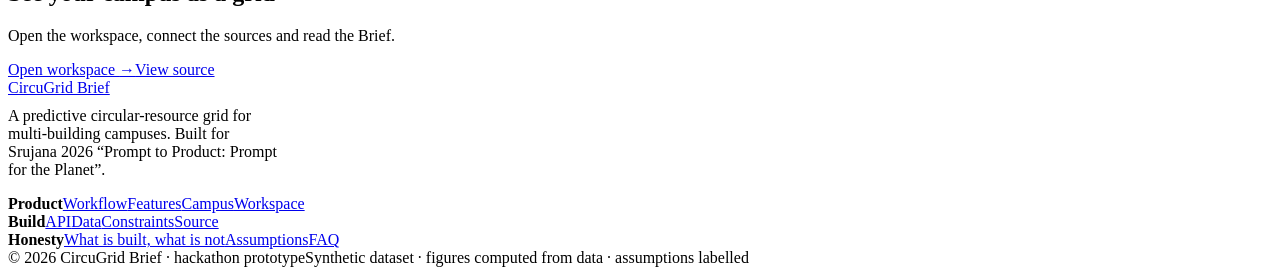
==== commit 38db2dd2: "landing: live stats strip, how-it-works, deployment plans, FAQ, footer; fix duplicate ids Co-Authore" ====
--- a/web/index.html
+++ b/web/index.html
@@ -1,13 +1,13 @@
 <!doctype html>
 <html lang="en"><head><meta charset="utf-8"><title>CircuGrid Brief — Predictive Circular-Resource Grid</title>
 <meta name="description" content="CircuGrid Brief fuses campus meters, logs and bin sensors into one grid that forecasts demand, explains anomalies and counts the impact.">
-<meta name="viewport" content="width=device-width,initial-scale=1"><meta name="theme-color" content="#0a0a0a">
+<meta name="viewport" content="width=device-width,initial-scale=1"><meta name="theme-color" content="#0a0a0a"><link rel="icon" href="data:image/svg+xml,%3Csvg xmlns=%27http://www.w3.org/2000/svg%27 viewBox=%270 0 30 33%27%3E%3Cpath d=%27M15 1.5 27 6v9.3c0 8.3-5.1 13.6-12 16.2C8.1 28.9 3 23.6 3 15.3V6L15 1.5Z%27 fill=%27%23f2efe9%27/%3E%3C/svg%3E">
 <link rel="preconnect" href="https://fonts.googleapis.com"><link href="https://fonts.googleapis.com/css2?family=Inter:wght@400;500;600;700&display=swap" rel="stylesheet">
 <link rel="stylesheet" href="/static/style.css"><link rel="stylesheet" href="/static/landing.css"></head>
 <body class="lp">
 <nav class="lp-nav"><div class="lp-nav-in">
   <a class="lp-brand" href="/"><svg width="26" height="29" viewBox="0 0 30 33" fill="none" aria-hidden="true"><path d="M15 1.5 27 6v9.3c0 8.3-5.1 13.6-12 16.2C8.1 28.9 3 23.6 3 15.3V6L15 1.5Z" fill="#f2efe9"/><path d="M15 1.5 27 6v9.3c0 8.3-5.1 13.6-12 16.2V1.5Z" fill="#d9d5cc"/><path d="m10.2 15.6 3.3 3.3 6.4-6.8" stroke="#0a0a0a" stroke-width="2.4" stroke-linecap="round" stroke-linejoin="round"/></svg>CircuGrid</a>
-  <div class="lp-links"><a href="#workflow">Workflow</a><a href="#features">Features</a><a href="#scale">Campus</a><a href="#developers">API</a><a href="#data">Data</a><a href="#constraints">Constraints</a></div>
+  <div class="lp-links"><a href="#how">How it works</a><a href="#features">Features</a><a href="#scale">Campus</a><a href="#developers">API</a><a href="#plans">Plans</a><a href="#faq">FAQ</a></div>
   <div class="lp-nav-cta"><a class="lp-navlink" href="https://github.com/HARDIKSINGH150206/p2p" target="_blank" rel="noopener">GitHub</a><a class="lp-btn lp-btn-light lp-btn-sm" href="/app">Open workspace <span class="lp-arrow">→</span></a></div>
 </div></nav>
 
@@ -26,6 +26,11 @@
       <div class="win-main" id="heroDash"><p class="empty">Loading live data…</p></div></div>
   </div></div></div>
 </header>
+
+<section class="strip"><div class="wrap strip-in" id="strip"></div></section>
+
+<section id="how" class="sec"><div class="wrap"><h2 class="h2">From raw feeds to a decision in three steps</h2><p class="sub">No hardware changes and no new dashboards to babysit: connect what you already log.</p>
+  <div class="steps" id="steps"></div></div></section>
 
 <section id="workflow" class="sec"><div class="wrap">
   <div class="sec-head"><div><h2 class="h2">Wire up the campus grid in a minute</h2>
@@ -71,9 +76,19 @@
   <div class="tbl-wrap"><table class="cmp" id="cmp"></table></div>
 </div></section>
 
+<section id="plans" class="sec"><div class="wrap"><h2 class="h2">Start with one block, grow to a campus</h2><p class="sub">Three deployment shapes. Hardware cost is computed from the Rs 12,000 per-building planning assumption; subscription pricing has not been set.</p>
+  <div class="plans" id="planGrid"></div></div></section>
+
+<section id="faq" class="sec"><div class="wrap"><h2 class="h2">Straight answers</h2><div class="faq" id="faqList"></div></div></section>
+
 <section class="cta"><div class="cta-dots" aria-hidden="true"></div><div class="wrap cta-in"><h2 class="h2">See your campus as a grid</h2><p class="sub">Open the workspace, connect the sources and read the Brief.</p>
   <div class="hero-cta" style="justify-content:flex-start"><a class="lp-btn lp-btn-light" href="/app">Open workspace <span class="lp-arrow">→</span></a><a class="lp-btn lp-btn-outline" href="https://github.com/HARDIKSINGH150206/p2p" target="_blank" rel="noopener">View source</a></div></div></section>
 
-<footer class="foot"><div class="wrap foot-in"><span>CircuGrid Brief · Srujana 2026 “Prompt to Product: Prompt for the Planet”</span><span class="lp-mono">Synthetic dataset · figures computed from data · assumptions labelled</span></div></footer>
+<footer class="foot"><div class="wrap"><div class="foot-grid">
+  <div><a class="lp-brand" href="/">CircuGrid Brief</a><p class="fine" style="max-width:34ch;margin-top:10px">A predictive circular-resource grid for multi-building campuses. Built for Srujana 2026 “Prompt to Product: Prompt for the Planet”.</p></div>
+  <div><b>Product</b><a href="#workflow">Workflow</a><a href="#features">Features</a><a href="#scale">Campus</a><a href="/app">Workspace</a></div>
+  <div><b>Build</b><a href="#developers">API</a><a href="#data">Data</a><a href="#constraints">Constraints</a><a href="https://github.com/HARDIKSINGH150206/p2p" target="_blank" rel="noopener">Source</a></div>
+  <div><b>Honesty</b><a href="#constraints">What is built, what is not</a><a href="#plans">Assumptions</a><a href="#faq">FAQ</a></div></div>
+  <div class="foot-in"><span>© 2026 CircuGrid Brief · hackathon prototype</span><span class="lp-mono">Synthetic dataset · figures computed from data · assumptions labelled</span></div></div></footer>
 <script src="/static/common.js"></script><script src="/static/landing.js"></script>
 </body></html>
